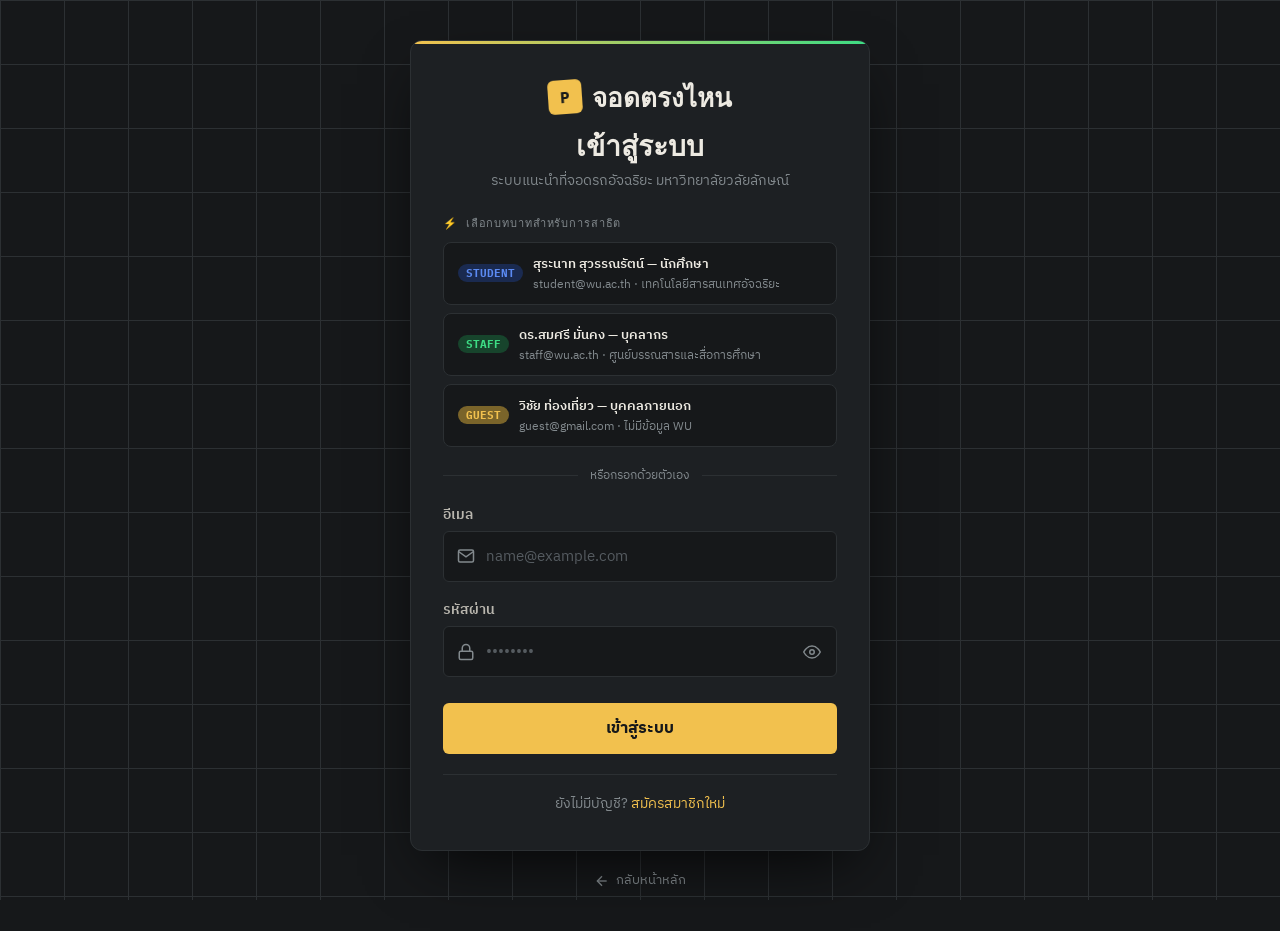
==== pages/dashboard.html @ 535f17bf "first commit" ====
<!DOCTYPE html>
<html lang="th">
<head>
  <meta charset="UTF-8">
  <meta name="viewport" content="width=device-width, initial-scale=1.0">
  <title>Dashboard — จอดตรงไหน @ มหาวิทยาลัยวลัยลักษณ์</title>
  <meta name="description" content="Smart Parking Recommendation — Walailak University">
  <link rel="stylesheet" href="../css/style.css">
</head>
<body>

<!-- Toast Container -->
<div id="toast-container"></div>

<!-- ── HEADER ─────────────────────────────────────────────────────────────── -->
<header>
  <div class="nav">
    <a href="./dashboard.html" class="logo">
      <span class="mark">P</span>
      <span>จอดตรงไหน</span>
    </a>

    <nav class="nav-links">
      <a href="./dashboard.html" class="active">แนะนำที่จอดรถ</a>
      <a href="./profile.html">ข้อมูลส่วนตัว</a>
      <a href="./settings.html">ตั้งค่า</a>
    </nav>

    <div class="user-nav">
      <div class="user-pill">
        <div class="user-avatar" id="navAvatar">U</div>
        <span id="navName">ผู้ใช้งาน</span>
      </div>
      <button class="logout-btn" id="logoutBtn">
        <svg width="14" height="14" viewBox="0 0 24 24" fill="none" stroke="currentColor" stroke-width="2" style="display:inline;vertical-align:middle;margin-right:4px;"><path d="M9 21H5a2 2 0 0 1-2-2V5a2 2 0 0 1 2-2h4"/><polyline points="16 17 21 12 16 7"/><line x1="21" y1="12" x2="9" y2="12"/></svg>
        ออกจากระบบ
      </button>
    </div>
  </div>
</header>

<!-- ── MAIN ───────────────────────────────────────────────────────────────── -->
<main class="dashboard">

  <!-- 1. Welcome Card -->
  <div class="welcome-card" id="welcomeCard">
    <div class="welcome-info">
      <div id="roleBadge"></div>
      <h1 class="welcome-name" id="welcomeName">กำลังโหลด...</h1>
      <div class="welcome-sub" id="welcomeSub">มหาวิทยาลัยวลัยลักษณ์</div>
      <div class="welcome-detail" id="welcomeDetail"></div>
    </div>
    <div id="welcomeExtra" style="flex-shrink:0;"></div>
  </div>

  <!-- 2. Context Panel (class schedule / office / location) -->
  <div class="context-panel" id="contextPanel" style="display:none;"></div>

  <!-- 3. Search -->
  <div class="search-wrap">
    <div class="search-box">
      <svg width="20" height="20" viewBox="0 0 24 24" fill="none" stroke="currentColor" stroke-width="2"><circle cx="11" cy="11" r="7"/><line x1="21" y1="21" x2="16.65" y2="16.65"/></svg>
      <input type="text" class="search-input" id="searchInput" placeholder="ค้นหาอาคาร หรือ ลานจอดรถ..." autocomplete="off">
      <button class="search-clear" id="searchClear" aria-label="ล้างการค้นหา">
        <svg width="16" height="16" viewBox="0 0 24 24" fill="none" stroke="currentColor" stroke-width="2.5"><line x1="18" y1="6" x2="6" y2="18"/><line x1="6" y1="6" x2="18" y2="18"/></svg>
      </button>
    </div>
    <div class="search-dropdown" id="searchDropdown" style="display:none;"></div>
  </div>

  <!-- 4. Recommendation Section -->
  <div class="rec-header">
    <div>
      <div class="rec-title" id="recTitle">ที่จอดรถแนะนำสำหรับคุณ</div>
    </div>
    <div id="recBadge"></div>
  </div>

  <div class="rec-reason-box" id="recReasonBox" style="display:none;">
    <svg width="16" height="16" viewBox="0 0 24 24" fill="none" stroke="currentColor" stroke-width="2"><circle cx="12" cy="12" r="10"/><line x1="12" y1="8" x2="12" y2="12"/><line x1="12" y1="16" x2="12.01" y2="16"/></svg>
    <span id="recReason"></span>
  </div>

  <!-- Loading State -->
  <div class="rec-loading" id="recLoading">
    <div class="skeleton-card"></div>
    <div class="skeleton-card"></div>
    <div class="skeleton-card"></div>
  </div>

  <!-- Cards Grid -->
  <div class="p-cards-grid" id="cardsGrid" style="display:none;"></div>

  <!-- All Lots Section (Search results / Guest full list) -->
  <div id="allLotsSection" style="display:none;margin-top:40px;">
    <div class="rec-header" style="margin-bottom:16px;">
      <div class="rec-title" style="font-size:22px;" id="allLotsTitle">ลานจอดรถทั้งหมด</div>
    </div>
    <div class="p-cards-grid" id="allLotsGrid"></div>
  </div>

</main>

<footer>
  จอดตรงไหน · Smart Parking System 
</footer>

<!-- ── SCRIPTS ─────────────────────────────────────────────────────────────── -->
<script src="../utils/auth.js"></script>
<script src="../utils/parkingData.js"></script>
<script src="../utils/recommendationEngine.js"></script>
<script src="../components/ProtectedRoute.js"></script>
<script src="../components/ParkingCard.js"></script>

<script>
// ─── Toast Helper ────────────────────────────────────────────────────────────
function showToast(msg, type = 'default') {
  const c = document.getElementById('toast-container');
  const t = document.createElement('div');
  t.className = `toast toast-${type}`;
  t.innerHTML = `<span>${msg}</span>`;
  c.appendChild(t);
  setTimeout(() => {
    t.classList.add('toast-out');
    setTimeout(() => t.remove(), 300);
  }, 4000);
}

// ─── Route Guard ─────────────────────────────────────────────────────────────
ProtectedRoute.guard({ requireAuth: true });
const user = ProtectedRoute.getUser();

// ─── Role Configuration ───────────────────────────────────────────────────────
const ROLE_CONFIG = {
  student: {
    label:     'นักศึกษา',
    badgeClass: 'role-student',
    emoji:     '🎓',
    color:     'var(--blue)',
  },
  staff: {
    label:     'บุคลากร / อาจารย์',
    badgeClass: 'role-staff',
    emoji:     '👔',
    color:     'var(--go-green)',
  },
  guest: {
    label:     'บุคคลภายนอก',
    badgeClass: 'role-guest',
    emoji:     '🏢',
    color:     'var(--road-yellow)',
  },
};

const roleCfg = ROLE_CONFIG[user.role] || ROLE_CONFIG.guest;

// ─── Populate Header ──────────────────────────────────────────────────────────
document.getElementById('navAvatar').textContent = (user.name || 'U').charAt(0).toUpperCase();
document.getElementById('navName').textContent   = user.name;

// ─── Populate Welcome Card ────────────────────────────────────────────────────
document.getElementById('roleBadge').innerHTML = `
  <span class="role-badge ${roleCfg.badgeClass}" style="margin-bottom:8px;">
    ${roleCfg.emoji} ${roleCfg.label}
  </span>`;
document.getElementById('welcomeName').textContent = `สวัสดี, ${user.name}`;

const details = [];
if (user.role === 'student') {
  document.getElementById('welcomeSub').textContent = `${user.faculty} · รหัส ${user.studentId}`;
  details.push({ icon: '🎓', label: 'สำนักวิชา', value: user.faculty });
  details.push({ icon: '🪪', label: 'รหัสนักศึกษา', value: user.studentId });
} else if (user.role === 'staff') {
  document.getElementById('welcomeSub').textContent = `${user.department} · ${user.position}`;
  details.push({ icon: '🏢', label: 'หน่วยงาน', value: user.department });
  details.push({ icon: '📍', label: 'อาคารสำนักงาน', value: user.officeBuilding });
} else {
  document.getElementById('welcomeSub').textContent = 'บุคคลภายนอก · ไม่มีข้อมูลสังกัด';
  details.push({ icon: '📧', label: 'อีเมล', value: user.email });
}
details.push({ icon: '📱', label: 'โทร', value: user.phone || '—' });

document.getElementById('welcomeDetail').innerHTML = details.map(d => `
  <div class="welcome-detail-item">
    <span>${d.icon}</span>
    <span><b>${d.label}:</b> ${d.value}</span>
  </div>
`).join('');

// ─── Context Panel ────────────────────────────────────────────────────────────
const ctxPanel = document.getElementById('contextPanel');

function buildStudentContextPanel(currentClass) {
  if (!currentClass || !user.schedule) { ctxPanel.style.display = 'none'; return; }

  const days     = ['อาทิตย์','จันทร์','อังคาร','พุธ','พฤหัสบดี','ศุกร์','เสาร์'];
  const todayIdx = new Date().getDay();

  // Build rows — today's schedule
  const todayClasses = user.schedule.filter(c => c.day === todayIdx);
  const curMins      = new Date().getHours() * 60 + new Date().getMinutes();

  const rows = todayClasses.map(c => {
    const start = c.startHour * 60 + c.startMin;
    const end   = c.endHour   * 60 + c.endMin;
    const isNow = curMins >= start && curMins < end;
    return `
      <div class="class-row${isNow ? ' active-class' : ''}">
        <div class="class-time">${String(c.startHour).padStart(2,'0')}:${String(c.startMin).padStart(2,'0')} – ${String(c.endHour).padStart(2,'0')}:${String(c.endMin).padStart(2,'0')}</div>
        <div class="class-building">${c.building}</div>
        ${isNow ? '<span class="active-label">● กำลังเรียน</span>' : ''}
      </div>`;
  }).join('') || `<div style="color:var(--slate);font-size:14px;padding:8px 0;">ไม่มีตารางเรียนในวันนี้</div>`;

  ctxPanel.style.display = 'block';
  ctxPanel.innerHTML = `
    <div class="context-panel-title">
      <svg width="20" height="20" viewBox="0 0 24 24" fill="none" stroke="currentColor" stroke-width="2"><rect x="3" y="4" width="18" height="18" rx="2" ry="2"/><line x1="16" y1="2" x2="16" y2="6"/><line x1="8" y1="2" x2="8" y2="6"/><line x1="3" y1="10" x2="21" y2="10"/></svg>
      ตารางเรียนวัน${days[todayIdx]}นี้
      ${currentClass ? `<span class="class-day">→ ${currentClass.building}</span>` : ''}
    </div>
    ${rows}
  `;
}

function buildStaffContextPanel() {
  ctxPanel.style.display = 'block';
  ctxPanel.innerHTML = `
    <div class="context-panel-title">
      <svg width="20" height="20" viewBox="0 0 24 24" fill="none" stroke="currentColor" stroke-width="2"><path d="M3 9l9-7 9 7v11a2 2 0 0 1-2 2H5a2 2 0 0 1-2-2z"/><polyline points="9 22 9 12 15 12 15 22"/></svg>
      อาคารสำนักงาน
    </div>
    <div class="class-row">
      <div class="class-time">⏰ จ–ศ</div>
      <div class="class-building">${user.officeBuilding}</div>
      <span class="active-label" style="background:var(--go-green-dim);color:var(--go-green);">● ทำงานอยู่</span>
    </div>
    <div style="margin-top:10px;font-size:13px;color:var(--slate);">
      หน่วยงาน: <b style="color:var(--concrete);">${user.department}</b> &nbsp;|&nbsp; ตำแหน่ง: <b style="color:var(--concrete);">${user.position}</b>
    </div>
  `;
}

function buildGuestContextPanel(location, isMock) {
  ctxPanel.style.display = 'block';
  ctxPanel.innerHTML = `
    <div class="context-panel-title">
      <svg width="20" height="20" viewBox="0 0 24 24" fill="none" stroke="currentColor" stroke-width="2"><path d="M21 10c0 7-9 13-9 13s-9-6-9-13a9 9 0 0 1 18 0z"/><circle cx="12" cy="10" r="3"/></svg>
      ตำแหน่งของคุณ
      ${isMock ? '<span class="class-day" style="background:var(--road-yellow-dim);color:var(--road-yellow);">Mock Location</span>' : '<span class="class-day" style="background:var(--go-green-dim);color:var(--go-green);">GPS จริง</span>'}
    </div>
    <div class="class-row" style="align-items:center;gap:16px;">
      <div class="location-badge">
        <svg width="14" height="14" viewBox="0 0 24 24" fill="none" stroke="currentColor" stroke-width="2"><path d="M21 10c0 7-9 13-9 13s-9-6-9-13a9 9 0 0 1 18 0z"/><circle cx="12" cy="10" r="3"/></svg>
        ${isMock ? 'ประตูทางเข้าหลัก มวล.' : `${location.lat.toFixed(5)}, ${location.lng.toFixed(5)}`}
      </div>
      <button class="location-btn" id="useGpsBtn">
        <svg width="16" height="16" viewBox="0 0 24 24" fill="none" stroke="currentColor" stroke-width="2"><circle cx="12" cy="12" r="3"/><path d="M19.4 15a1.65 1.65 0 0 0 .33 1.82l.06.06a2 2 0 0 1 0 2.83 2 2 0 0 1-2.83 0l-.06-.06a1.65 1.65 0 0 0-1.82-.33 1.65 1.65 0 0 0-1 1.51V21a2 2 0 0 1-2 2 2 2 0 0 1-2-2v-.09A1.65 1.65 0 0 0 9 19.4a1.65 1.65 0 0 0-1.82.33l-.06.06a2 2 0 0 1-2.83 0 2 2 0 0 1 0-2.83l.06-.06A1.65 1.65 0 0 0 4.6 9a1.65 1.65 0 0 0-1.51-1H3a2 2 0 0 1-2-2 2 2 0 0 1 2-2h.09A1.65 1.65 0 0 0 4.6 9a1.65 1.65 0 0 0 .33-1.82l-.06-.06a2 2 0 0 1 0-2.83 2 2 0 0 1 2.83 0l.06.06A1.65 1.65 0 0 0 9 4.6a1.65 1.65 0 0 0 1-1.51V3a2 2 0 0 1 2-2 2 2 0 0 1 2 2v.09a1.65 1.65 0 0 0 1 1.51 1.65 1.65 0 0 0 1.82-.33l.06-.06a2 2 0 0 1 2.83 0 2 2 0 0 1 0 2.83l-.06.06A1.65 1.65 0 0 0 19.4 9a1.65 1.65 0 0 0 1.51 1H21a2 2 0 0 1 2 2 2 2 0 0 1-2 2h-.09a1.65 1.65 0 0 0-1.51 1z"/></svg>
        ใช้ตำแหน่งของฉัน (GPS)
      </button>
    </div>
    ${isMock ? `<div style="margin-top:10px;font-size:12.5px;color:var(--slate);">กำลังใช้ Mock Location ที่ประตูทางเข้าหลักมหาวิทยาลัย · กดปุ่ม "ใช้ตำแหน่งของฉัน" เพื่อรับคำแนะนำที่แม่นยำขึ้น</div>` : ''}
  `;

  // GPS button handler
  document.getElementById('useGpsBtn')?.addEventListener('click', () => {
    if (!navigator.geolocation) {
      showToast('เบราว์เซอร์นี้ไม่รองรับ Geolocation', 'error');
      return;
    }
    showToast('🛰️ กำลังระบุตำแหน่ง GPS...', 'info');
    navigator.geolocation.getCurrentPosition(
      pos => {
        const loc = { lat: pos.coords.latitude, lng: pos.coords.longitude };
        showToast(`📍 ระบุตำแหน่งสำเร็จ: ${loc.lat.toFixed(5)}, ${loc.lng.toFixed(5)}`, 'success');
        buildGuestContextPanel(loc, false);
        loadRecommendations(loc);
      },
      () => {
        showToast('ไม่สามารถระบุตำแหน่งได้ ใช้ Mock Location แทน', 'error');
      }
    );
  });
}

// ─── Load & Render Recommendations ───────────────────────────────────────────
async function loadRecommendations(guestLocation = null) {
  document.getElementById('recLoading').style.display  = 'flex';
  document.getElementById('cardsGrid').style.display   = 'none';
  document.getElementById('recReasonBox').style.display = 'none';

  const result = await RecommendationEngine.getRecommendations(user, guestLocation);

  // Context panel
  if (user.role === 'student') {
    const cls = RecommendationEngine.getCurrentOrNextClass(user.schedule);
    buildStudentContextPanel(cls);
  } else if (user.role === 'staff') {
    buildStaffContextPanel();
  } else {
    buildGuestContextPanel(result.context, result.context.isMock);
  }

  // Reason box
  document.getElementById('recReason').textContent = result.reason;
  document.getElementById('recReasonBox').style.display = 'flex';

  // Render cards
  const grid = document.getElementById('cardsGrid');
  grid.innerHTML = '';
  result.lots.forEach((lot, idx) => {
    grid.appendChild(ParkingCard.create(lot, idx + 1, true));
  });

  document.getElementById('recLoading').style.display = 'none';
  grid.style.display = 'grid';

  // Toast
  const total = result.lots.length;
  showToast(`✅ พบที่จอดรถที่แนะนำ ${total} แห่งสำหรับคุณ`, 'success');
}

// ─── Search Logic ─────────────────────────────────────────────────────────────
const searchInput    = document.getElementById('searchInput');
const searchClear    = document.getElementById('searchClear');
const searchDropdown = document.getElementById('searchDropdown');
let searchTimer;

function hideDropdown() {
  searchDropdown.style.display = 'none';
}

function showSearchResults(query) {
  const { buildings, parkingLots } = RecommendationEngine.searchParkingAndBuildings(query);

  if (buildings.length === 0 && parkingLots.length === 0) {
    searchDropdown.innerHTML = `<div class="search-no-results">ไม่พบผลการค้นหาสำหรับ "<b>${query}</b>"</div>`;
    searchDropdown.style.display = 'block';
    return;
  }

  searchDropdown.innerHTML = '';

  if (parkingLots.length > 0) {
    const sec = document.createElement('div');
    sec.className = 'search-dropdown-section';
    sec.innerHTML = '<div class="search-dropdown-label">🅿️ ลานจอดรถ</div>';
    parkingLots.forEach(lot => {
      const row = ParkingCard.createSearchRow(lot, 'parking');
      row.addEventListener('click', () => {
        hideDropdown();
        searchInput.value = '';
        searchClear.classList.remove('show');
        highlightLot(lot);
      });
      sec.appendChild(row);
    });
    searchDropdown.appendChild(sec);
  }

  if (buildings.length > 0) {
    const sec = document.createElement('div');
    sec.className = 'search-dropdown-section';
    sec.innerHTML = '<div class="search-dropdown-label">🏛️ อาคาร</div>';
    buildings.forEach(bldg => {
      const row = ParkingCard.createSearchRow(bldg, 'building');
      row.addEventListener('click', () => {
        hideDropdown();
        searchInput.value = '';
        searchClear.classList.remove('show');
        highlightNearBuilding(bldg);
      });
      sec.appendChild(row);
    });
    searchDropdown.appendChild(sec);
  }

  searchDropdown.style.display = 'block';
}

function highlightLot(lot) {
  // Scroll to cards grid and animate target card
  const grid = document.getElementById('cardsGrid');
  grid.style.display = 'grid';
  grid.innerHTML = '';
  // Show single lot with extra context
  const enriched = { ...lot, distanceText: '—', distanceMetres: 0 };
  grid.appendChild(ParkingCard.create(enriched, 0, false));
  document.getElementById('allLotsSection').style.display = 'none';
  document.getElementById('recReason').textContent = `แสดงผลการค้นหา: "${lot.name}"`;
  document.getElementById('recReasonBox').style.display = 'flex';
  grid.scrollIntoView({ behavior: 'smooth', block: 'start' });
  showToast(`🔍 พบ: ${lot.name}`, 'info');
}

async function highlightNearBuilding(bldg) {
  showToast(`🏛️ ค้นหาที่จอดรถใกล้ ${bldg.name}...`, 'info');
  const lots = RecommendationEngine.rankParkingByDistance(bldg.lat, bldg.lng, WU_PARKING_LOTS, 3);

  const grid = document.getElementById('cardsGrid');
  grid.innerHTML = '';
  lots.forEach((lot, i) => grid.appendChild(ParkingCard.create(lot, i + 1, true)));
  grid.style.display = 'grid';

  document.getElementById('recReason').textContent = `แสดงที่จอดรถที่ใกล้ "${bldg.name}" ที่สุด 3 อันดับแรก`;
  document.getElementById('recReasonBox').style.display = 'flex';
  grid.scrollIntoView({ behavior: 'smooth', block: 'start' });
  showToast(`✅ พบที่จอดรถใกล้ ${bldg.name} จำนวน ${lots.length} แห่ง`, 'success');
}

searchInput.addEventListener('input', () => {
  const q = searchInput.value.trim();
  searchClear.classList.toggle('show', q.length > 0);
  clearTimeout(searchTimer);
  if (q.length < 1) { hideDropdown(); return; }
  searchTimer = setTimeout(() => showSearchResults(q), 200);
});

searchClear.addEventListener('click', () => {
  searchInput.value = '';
  searchClear.classList.remove('show');
  hideDropdown();
  // Reload original recommendations
  loadRecommendations();
});

document.addEventListener('click', (e) => {
  if (!e.target.closest('.search-wrap')) hideDropdown();
});

// ─── Logout ───────────────────────────────────────────────────────────────────
document.getElementById('logoutBtn').addEventListener('click', async () => {
  await authService.logout();
  showToast('ออกจากระบบเรียบร้อยแล้ว', 'default');
  setTimeout(() => { window.location.href = './login.html'; }, 500);
});

// ─── Init ─────────────────────────────────────────────────────────────────────
(async function init() {
  const roleNames = { student:'นักศึกษา', staff:'บุคลากร/อาจารย์', guest:'บุคคลภายนอก' };
  showToast(`${roleCfg.emoji} ยินดีต้อนรับ ${user.name} (${roleNames[user.role] || ''})`, 'success');
  await loadRecommendations();
})();
</script>
</body>
</html>
---- css/style.css ----
/* ==========================================================================
   จอดตรงไหน @ Walailak University — Main Design System & UI Styles
   ========================================================================== */

@import url('https://fonts.googleapis.com/css2?family=Barlow+Condensed:wght@500;600;700;800&family=IBM+Plex+Sans+Thai:wght@400;500;600;700&family=IBM+Plex+Mono:wght@500;600;700&display=swap');

:root {
  --ink: #16181a;
  --ink-2: #1e2124;
  --ink-3: #262a2d;
  --asphalt-line: #2c3033;
  --concrete: #edeae2;
  --concrete-dim: #b9b6ae;
  --slate: #82898d;
  --road-yellow: #f2c14e;
  --road-yellow-hover: #ffd873;
  --road-yellow-dim: #7a642a;
  --go-green: #3ddc84;
  --go-green-dim: #17442c;
  --stop-red: #ef5b5b;
  --stop-red-dim: #4a2323;
  --warn-amber: #f2994a;
  --blue: #5b8af2;
  --blue-dim: #1a2a50;
  --radius: 6px;
  --font-display: 'Barlow Condensed', sans-serif;
  --font-body: 'IBM Plex Sans Thai', sans-serif;
  --font-mono: 'IBM Plex Mono', monospace;
}

*{box-sizing:border-box;margin:0;padding:0;}
html{scroll-behavior:smooth;height:100%;}
body{
  background:var(--ink);color:var(--concrete);
  font-family:var(--font-body);line-height:1.5;min-height:100vh;
  background-image:
    linear-gradient(var(--asphalt-line) 1px,transparent 1px),
    linear-gradient(90deg,var(--asphalt-line) 1px,transparent 1px);
  background-size:64px 64px;background-attachment:fixed;
  display:flex;flex-direction:column;
}
a{color:var(--road-yellow);text-decoration:none;transition:color .2s;}
a:hover{color:var(--road-yellow-hover);text-decoration:underline;}
img,svg{display:block;}

@media(prefers-reduced-motion:reduce){
  *{animation-duration:.001ms!important;transition-duration:.001ms!important;}
}

/* ── COMMON BUTTONS ──────────────────────────────────────────────────────── */
.btn{
  display:inline-flex;align-items:center;justify-content:center;gap:8px;
  font-family:var(--font-body);font-weight:600;font-size:15px;
  padding:12px 24px;border-radius:var(--radius);border:none;cursor:pointer;
  transition:all .2s ease;user-select:none;
}
.btn:focus-visible,input:focus-visible,select:focus-visible{
  outline:2px solid var(--road-yellow);outline-offset:2px;
}
.btn-primary{background:var(--road-yellow);color:var(--ink);font-weight:700;}
.btn-primary:hover:not(:disabled){background:var(--road-yellow-hover);box-shadow:0 4px 16px rgba(242,193,78,.25);transform:translateY(-1px);}
.btn-ghost{background:transparent;border:1px solid var(--asphalt-line);color:var(--concrete);}
.btn-ghost:hover:not(:disabled){border-color:var(--slate);background:rgba(255,255,255,.03);}
.btn-danger{background:var(--stop-red-dim);color:var(--stop-red);border:1px solid var(--stop-red);}
.btn-danger:hover:not(:disabled){background:var(--stop-red);color:#fff;}
.btn:disabled{opacity:.6;cursor:not-allowed;transform:none!important;}

/* ── SPINNER ─────────────────────────────────────────────────────────────── */
.spinner{
  width:18px;height:18px;border:2px solid currentColor;
  border-right-color:transparent;border-radius:50%;
  animation:spin .75s linear infinite;display:inline-block;
}
@keyframes spin{to{transform:rotate(360deg);}}

/* ── ALERTS ──────────────────────────────────────────────────────────────── */
.alert{
  padding:14px 16px;border-radius:var(--radius);font-size:14px;
  display:flex;align-items:flex-start;gap:12px;margin-bottom:20px;
  line-height:1.4;animation:fadeIn .25s ease-out;
}
.alert-error{background:var(--stop-red-dim);border:1px solid var(--stop-red);color:#ff9999;}
.alert-success{background:var(--go-green-dim);border:1px solid var(--go-green);color:#8cffc1;}
.alert svg{flex-shrink:0;margin-top:2px;}
@keyframes fadeIn{from{opacity:0;transform:translateY(-4px);}to{opacity:1;transform:translateY(0);}}

/* ── TOAST NOTIFICATIONS ─────────────────────────────────────────────────── */
#toast-container{
  position:fixed;top:24px;right:24px;z-index:9999;
  display:flex;flex-direction:column;gap:12px;pointer-events:none;
}
.toast{
  background:var(--ink-2);border:1px solid var(--asphalt-line);
  color:var(--concrete);padding:14px 20px;border-radius:10px;
  font-size:14px;box-shadow:0 8px 32px rgba(0,0,0,.5);
  display:flex;align-items:center;gap:12px;min-width:260px;max-width:360px;
  animation:toastIn .3s cubic-bezier(.175,.885,.32,1.275) forwards;
  pointer-events:auto;border-left:3px solid var(--road-yellow);
}
.toast.toast-success{border-left-color:var(--go-green);}
.toast.toast-error{border-left-color:var(--stop-red);}
.toast.toast-info{border-left-color:var(--blue);}
.toast.toast-out{animation:toastOut .25s ease-in forwards;}
@keyframes toastIn{from{opacity:0;transform:translateX(40px);}to{opacity:1;transform:translateX(0);}}
@keyframes toastOut{to{opacity:0;transform:translateX(40px);}}

/* ── AUTH LAYOUT (Login / Register) ─────────────────────────────────────── */
.auth-container{
  min-height:100vh;display:flex;flex-direction:column;
  justify-content:center;align-items:center;padding:40px 20px;
}
.auth-card{
  width:100%;max-width:460px;
  background:rgba(30,33,36,.95);border:1px solid var(--asphalt-line);
  border-radius:12px;padding:36px 32px;
  box-shadow:0 24px 60px -20px rgba(0,0,0,.85);backdrop-filter:blur(12px);
  position:relative;overflow:hidden;
}
.auth-card::before{
  content:'';position:absolute;top:0;left:0;right:0;height:3px;
  background:linear-gradient(90deg,var(--road-yellow),var(--go-green));
}
.auth-brand{display:flex;flex-direction:column;align-items:center;text-align:center;margin-bottom:24px;}
.auth-logo{
  display:flex;align-items:center;gap:10px;
  font-family:var(--font-display);font-weight:800;font-size:26px;
  color:var(--concrete);text-decoration:none!important;margin-bottom:8px;
}
.auth-logo .mark{
  width:34px;height:34px;border-radius:6px;background:var(--road-yellow);
  display:flex;align-items:center;justify-content:center;
  color:var(--ink);font-family:var(--font-mono);font-weight:800;font-size:16px;
  transform:rotate(-4deg);
}
.auth-title{font-family:var(--font-display);font-weight:700;font-size:28px;margin-bottom:4px;}
.auth-subtitle{font-size:14px;color:var(--slate);}

/* Quick-role buttons on Login */
.role-quick-btns{display:flex;flex-direction:column;gap:8px;margin-bottom:20px;}
.role-quick-btn{
  display:flex;align-items:center;gap:10px;padding:10px 14px;
  border:1px solid var(--asphalt-line);border-radius:8px;
  background:var(--ink);cursor:pointer;font-family:var(--font-body);
  font-size:13px;color:var(--concrete-dim);transition:all .2s;text-align:left;
}
.role-quick-btn:hover{border-color:var(--road-yellow);color:var(--concrete);background:rgba(242,193,78,.06);}
.role-quick-btn .rbadge{
  font-family:var(--font-mono);font-size:11px;padding:2px 8px;border-radius:10px;
  white-space:nowrap;font-weight:700;
}
.rbadge-student{background:var(--blue-dim);color:var(--blue);}
.rbadge-staff{background:var(--go-green-dim);color:var(--go-green);}
.rbadge-guest{background:var(--road-yellow-dim);color:var(--road-yellow);}

/* Form Controls */
.form-group{margin-bottom:18px;display:flex;flex-direction:column;gap:6px;}
.form-label{font-size:13.5px;font-weight:600;color:var(--concrete-dim);}
.input-wrapper{position:relative;display:flex;align-items:center;}
.input-icon{position:absolute;left:14px;color:var(--slate);pointer-events:none;}
.form-control{
  width:100%;background:var(--ink);border:1px solid var(--asphalt-line);
  border-radius:var(--radius);color:var(--concrete);
  font-family:var(--font-body);font-size:15px;padding:12px 14px 12px 42px;
  transition:border-color .2s,box-shadow .2s;
}
.form-control::placeholder{color:#555b60;}
.form-control:focus{border-color:var(--road-yellow);outline:none;box-shadow:0 0 0 3px rgba(242,193,78,.15);}
.form-control.is-invalid{border-color:var(--stop-red);}
.toggle-password{
  position:absolute;right:12px;background:none;border:none;
  color:var(--slate);cursor:pointer;padding:4px;display:flex;
  align-items:center;transition:color .2s;
}
.toggle-password:hover{color:var(--concrete);}
.field-error{font-size:12px;color:var(--stop-red);margin-top:2px;display:flex;align-items:center;gap:4px;}

.demo-box{
  background:rgba(44,48,51,.4);border:1px dashed var(--asphalt-line);
  border-radius:8px;padding:12px 14px;margin-bottom:20px;
  font-size:12.5px;color:var(--concrete-dim);
}
.demo-box-head{
  display:flex;justify-content:space-between;align-items:center;
  font-family:var(--font-mono);font-weight:600;color:var(--road-yellow);margin-bottom:6px;
}
.demo-fill-btn{
  background:none;border:1px solid var(--road-yellow-dim);color:var(--road-yellow);
  font-size:11px;padding:2px 8px;border-radius:4px;cursor:pointer;
}
.demo-fill-btn:hover{background:var(--road-yellow-dim);}
.auth-switch{
  text-align:center;margin-top:20px;padding-top:18px;
  border-top:1px solid var(--asphalt-line);font-size:14px;color:var(--slate);
}
.back-home{
  display:inline-flex;align-items:center;gap:6px;font-size:13px;
  color:var(--slate);margin-top:20px;transition:color .2s;text-decoration:none;
}
.back-home:hover{color:var(--concrete);text-decoration:none;}

/* ── HEADER / NAV ────────────────────────────────────────────────────────── */
header{
  position:sticky;top:0;z-index:50;
  background:rgba(22,24,26,.9);backdrop-filter:blur(12px);
  border-bottom:1px solid var(--asphalt-line);
}
.nav{
  display:flex;align-items:center;justify-content:space-between;
  padding:14px 28px;max-width:1240px;margin:0 auto;gap:16px;
}
.logo{
  display:flex;align-items:center;gap:10px;
  font-family:var(--font-display);font-weight:700;font-size:22px;
  color:var(--concrete);text-decoration:none;flex-shrink:0;
}
.logo .mark{
  width:30px;height:30px;border-radius:6px;background:var(--road-yellow);
  display:flex;align-items:center;justify-content:center;
  color:var(--ink);font-family:var(--font-mono);font-weight:800;font-size:14px;
  transform:rotate(-4deg);
}
.nav-links{display:flex;gap:22px;font-size:14.5px;}
.nav-links a{color:var(--slate);text-decoration:none;transition:color .2s;}
.nav-links a:hover,.nav-links a.active{color:var(--concrete);text-decoration:none;}
.user-nav{display:flex;align-items:center;gap:12px;flex-shrink:0;}
.user-pill{
  display:flex;align-items:center;gap:10px;
  background:var(--ink-2);border:1px solid var(--asphalt-line);
  padding:6px 14px;border-radius:20px;font-size:13.5px;
}
.user-avatar{
  width:26px;height:26px;border-radius:50%;
  background:var(--road-yellow-dim);color:var(--road-yellow);
  display:flex;align-items:center;justify-content:center;
  font-weight:700;font-size:12px;font-family:var(--font-mono);flex-shrink:0;
}
.logout-btn{
  background:var(--stop-red-dim);color:var(--stop-red);
  border:1px solid var(--stop-red);font-size:13px;padding:6px 14px;
  border-radius:4px;cursor:pointer;font-family:var(--font-body);transition:all .2s;
}
.logout-btn:hover{background:var(--stop-red);color:#fff;}

/* ── DASHBOARD LAYOUT ────────────────────────────────────────────────────── */
.dashboard{max-width:1240px;margin:0 auto;padding:32px 24px 64px;flex:1;}

/* Role Badge */
.role-badge{
  display:inline-flex;align-items:center;gap:6px;
  font-family:var(--font-mono);font-size:11.5px;font-weight:700;
  padding:4px 12px;border-radius:20px;letter-spacing:.04em;
}
.role-student{background:var(--blue-dim);color:var(--blue);border:1px solid #2a4a8a;}
.role-staff{background:var(--go-green-dim);color:var(--go-green);border:1px solid #245537;}
.role-guest{background:var(--road-yellow-dim);color:var(--road-yellow);border:1px solid #5a4820;}

/* User Welcome Card */
.welcome-card{
  background:var(--ink-2);border:1px solid var(--asphalt-line);
  border-radius:12px;padding:24px 28px;margin-bottom:28px;
  display:flex;align-items:flex-start;justify-content:space-between;
  gap:20px;flex-wrap:wrap;position:relative;overflow:hidden;
}
.welcome-card::after{
  content:'WU';position:absolute;right:24px;top:50%;transform:translateY(-50%);
  font-family:var(--font-display);font-size:120px;font-weight:800;
  color:rgba(255,255,255,.025);letter-spacing:-.02em;pointer-events:none;
  line-height:1;
}
.welcome-info{flex:1;min-width:0;}
.welcome-name{font-family:var(--font-display);font-weight:800;font-size:32px;line-height:1.1;margin:8px 0 4px;}
.welcome-sub{font-size:14px;color:var(--slate);}
.welcome-detail{
  margin-top:12px;padding:12px 16px;background:rgba(0,0,0,.2);
  border-radius:8px;border:1px solid var(--asphalt-line);font-size:13px;
  display:flex;flex-wrap:wrap;gap:16px;
}
.welcome-detail-item{display:flex;align-items:center;gap:6px;color:var(--concrete-dim);}
.welcome-detail-item b{color:var(--concrete);}

/* Context Panel (class/office/location info) */
.context-panel{
  background:var(--ink-2);border:1px solid var(--asphalt-line);
  border-radius:12px;padding:20px 24px;margin-bottom:28px;
}
.context-panel-title{
  font-family:var(--font-display);font-weight:700;font-size:20px;
  margin-bottom:14px;display:flex;align-items:center;gap:10px;
}
.context-panel-title svg{color:var(--road-yellow);}
.class-row{
  display:flex;align-items:center;gap:14px;padding:12px 0;
  border-bottom:1px dashed var(--asphalt-line);
}
.class-row:last-child{border-bottom:none;}
.class-row.active-class{
  background:rgba(242,193,78,.06);border-radius:8px;
  padding:12px 14px;border-bottom:none;margin-bottom:2px;
  border:1px solid rgba(242,193,78,.2);
}
.class-time{
  font-family:var(--font-mono);font-size:12px;color:var(--slate);
  min-width:100px;flex-shrink:0;
}
.class-building{font-size:14px;font-weight:600;}
.class-day{
  font-family:var(--font-mono);font-size:11px;color:var(--road-yellow);
  background:var(--road-yellow-dim);padding:2px 8px;border-radius:10px;
}
.active-label{
  font-family:var(--font-mono);font-size:11px;padding:3px 8px;border-radius:10px;
  background:var(--go-green-dim);color:var(--go-green);animation:pulse 2s infinite;
}
@keyframes pulse{
  0%{box-shadow:0 0 0 0 rgba(61,220,132,.4);}
  70%{box-shadow:0 0 0 6px rgba(61,220,132,0);}
  100%{box-shadow:0 0 0 0 rgba(61,220,132,0);}
}

/* ── SEARCH ──────────────────────────────────────────────────────────────── */
.search-wrap{position:relative;margin-bottom:32px;}
.search-box{
  display:flex;align-items:center;gap:12px;
  background:var(--ink-2);border:1px solid var(--asphalt-line);
  border-radius:10px;padding:14px 18px;transition:border-color .2s;
}
.search-box:focus-within{border-color:var(--road-yellow);box-shadow:0 0 0 3px rgba(242,193,78,.1);}
.search-box svg{color:var(--slate);flex-shrink:0;}
.search-input{
  background:none;border:none;color:var(--concrete);
  font-family:var(--font-body);font-size:16px;width:100%;
}
.search-input::placeholder{color:var(--slate);}
.search-input:focus{outline:none;}
.search-clear{
  background:none;border:none;color:var(--slate);cursor:pointer;
  display:none;padding:4px;align-items:center;
}
.search-clear.show{display:flex;}

.search-dropdown{
  position:absolute;top:calc(100% + 6px);left:0;right:0;
  background:var(--ink-2);border:1px solid var(--road-yellow);
  border-radius:10px;overflow:hidden;z-index:100;
  box-shadow:0 16px 40px rgba(0,0,0,.6);
  animation:fadeIn .15s ease-out;
}
.search-dropdown-section{padding:10px 0;}
.search-dropdown-label{
  font-family:var(--font-mono);font-size:10px;color:var(--slate);
  letter-spacing:.08em;padding:0 16px 8px;text-transform:uppercase;
}
.search-result-row{
  display:flex;align-items:center;gap:12px;
  padding:10px 16px;cursor:pointer;transition:background .15s;
}
.search-result-row:hover{background:rgba(255,255,255,.04);}
.search-result-icon{flex-shrink:0;}
.search-result-name{font-size:14px;font-weight:600;}
.search-result-sub{font-size:12px;color:var(--slate);margin-top:1px;}
.search-no-results{padding:20px 16px;text-align:center;color:var(--slate);font-size:14px;}

/* ── RECOMMENDATION SECTION ──────────────────────────────────────────────── */
.rec-header{
  display:flex;align-items:flex-end;justify-content:space-between;
  margin-bottom:20px;gap:16px;flex-wrap:wrap;
}
.rec-title{font-family:var(--font-display);font-weight:700;font-size:28px;}
.rec-reason{font-size:13.5px;color:var(--slate);max-width:500px;}
.rec-reason-box{
  background:rgba(242,193,78,.07);border:1px solid rgba(242,193,78,.2);
  border-radius:8px;padding:10px 14px;margin-bottom:20px;
  font-size:13.5px;color:var(--concrete-dim);display:flex;align-items:flex-start;gap:10px;
}
.rec-reason-box svg{color:var(--road-yellow);flex-shrink:0;margin-top:2px;}

/* Loading skeleton */
.rec-loading{display:flex;gap:16px;flex-wrap:wrap;margin-top:8px;}
.skeleton-card{
  flex:1;min-width:260px;height:220px;border-radius:10px;
  background:linear-gradient(90deg,var(--ink-2) 25%,var(--ink-3) 50%,var(--ink-2) 75%);
  background-size:400% 100%;animation:shimmer 1.4s infinite;
}
@keyframes shimmer{0%{background-position:100% 50%;}100%{background-position:-100% 50%;}}

/* Parking Cards Grid */
.p-cards-grid{
  display:grid;grid-template-columns:repeat(auto-fill,minmax(280px,1fr));gap:16px;
}

/* ── PARKING CARD ────────────────────────────────────────────────────────── */
.p-card{
  background:var(--ink-2);border:1px solid var(--asphalt-line);
  border-radius:10px;padding:20px;position:relative;overflow:hidden;
  transition:border-color .2s,transform .2s,box-shadow .2s;
}
.p-card:hover{border-color:var(--slate);transform:translateY(-3px);box-shadow:0 12px 32px rgba(0,0,0,.4);}
.p-card-status-bar{position:absolute;top:0;left:0;width:4px;height:100%;border-radius:10px 0 0 10px;}
.p-card-rank{
  position:absolute;top:14px;left:18px;
  font-family:var(--font-mono);font-size:11px;font-weight:700;
  background:var(--road-yellow-dim);color:var(--road-yellow);
  padding:2px 8px;border-radius:10px;z-index:2;
}
.p-card-top{display:flex;justify-content:space-between;align-items:flex-start;gap:10px;margin-bottom:8px;}
.p-card-title{font-family:var(--font-display);font-weight:700;font-size:18px;line-height:1.2;padding-left:42px;}
.p-card-badge{font-family:var(--font-mono);font-size:11px;padding:3px 8px;border-radius:12px;white-space:nowrap;flex-shrink:0;}
.p-card-distance{font-size:12.5px;color:var(--slate);display:flex;align-items:center;gap:5px;margin-bottom:10px;}
.p-card-features{display:flex;flex-wrap:wrap;gap:6px;margin-bottom:14px;}
.p-card-feature-tag{
  font-size:11px;background:var(--ink-3);border:1px solid var(--asphalt-line);
  color:var(--concrete-dim);padding:2px 8px;border-radius:10px;
}
.p-card-meter{margin-bottom:14px;}
.p-card-meter-top{display:flex;justify-content:space-between;align-items:baseline;margin-bottom:6px;}
.p-card-count{font-family:var(--font-mono);font-weight:700;font-size:28px;}
.p-card-total{font-family:var(--font-mono);font-size:12px;color:var(--slate);}
.p-card-track{height:6px;background:var(--asphalt-line);border-radius:3px;overflow:hidden;}
.p-card-fill{height:100%;border-radius:3px;transition:width .6s ease;}
.p-card-fill.avail{background:var(--go-green);}
.p-card-fill.tight{background:var(--warn-amber);}
.p-card-fill.full{background:var(--stop-red);}
.p-card-footer{
  display:flex;justify-content:space-between;align-items:center;
  padding-top:12px;border-top:1px dashed var(--asphalt-line);
}
.p-card-hours{font-size:12px;color:var(--slate);}
.p-card-nav-btn{
  background:none;border:1px solid var(--asphalt-line);color:var(--concrete);
  font-family:var(--font-body);font-size:13px;padding:6px 14px;border-radius:4px;
  cursor:pointer;display:flex;align-items:center;gap:6px;transition:all .15s;
}
.p-card-nav-btn:hover{border-color:var(--road-yellow);color:var(--road-yellow);}

/* Guest Location Button */
.location-btn{
  display:flex;align-items:center;gap:8px;background:var(--blue-dim);
  border:1px solid var(--blue);color:var(--blue);padding:10px 18px;
  border-radius:8px;cursor:pointer;font-family:var(--font-body);
  font-size:14px;font-weight:600;transition:all .2s;
}
.location-btn:hover{background:var(--blue);color:#fff;}
.location-badge{
  display:inline-flex;align-items:center;gap:6px;
  background:var(--ink-3);border:1px solid var(--asphalt-line);
  color:var(--concrete-dim);padding:8px 14px;border-radius:8px;font-size:13px;
}

/* ── PROFILE PAGE ────────────────────────────────────────────────────────── */
main.page-main{max-width:1000px;margin:40px auto;padding:0 24px;flex:1;}
.page-title{
  font-family:var(--font-display);font-weight:800;font-size:36px;
  margin-bottom:24px;display:flex;align-items:center;gap:12px;
}
.grid-container{display:grid;grid-template-columns:300px 1fr;gap:24px;}
.profile-card{
  background:var(--ink-2);border:1px solid var(--asphalt-line);
  border-radius:10px;padding:28px 24px;text-align:center;
}
.avatar-large{
  width:80px;height:80px;border-radius:50%;margin:0 auto 16px;
  background:linear-gradient(135deg,var(--road-yellow),var(--warn-amber));
  color:var(--ink);display:flex;align-items:center;justify-content:center;
  font-family:var(--font-display);font-weight:800;font-size:36px;
  box-shadow:0 8px 24px rgba(242,193,78,.2);
}
.profile-name{font-family:var(--font-display);font-weight:700;font-size:24px;}
.profile-email{color:var(--slate);font-size:14px;margin-top:2px;}
.badge-member{
  display:inline-block;background:var(--go-green-dim);color:var(--go-green);
  font-family:var(--font-mono);font-size:11px;padding:4px 10px;border-radius:12px;margin-top:12px;
}
.detail-card{
  background:var(--ink-2);border:1px solid var(--asphalt-line);
  border-radius:10px;padding:28px;
}
.detail-card h3{
  font-family:var(--font-display);font-weight:700;font-size:22px;
  margin-bottom:20px;border-bottom:1px solid var(--asphalt-line);padding-bottom:12px;
}
.history-item{
  display:flex;justify-content:space-between;align-items:center;
  padding:14px 0;border-bottom:1px dashed var(--asphalt-line);
}
.history-item:last-child{border-bottom:none;}
.lot-title{font-weight:600;font-size:15px;}
.lot-time{font-size:12.5px;color:var(--slate);margin-top:2px;}
.history-price{font-family:var(--font-mono);color:var(--road-yellow);font-weight:700;}

/* ── SETTINGS ────────────────────────────────────────────────────────────── */
.settings-card{
  background:var(--ink-2);border:1px solid var(--asphalt-line);
  border-radius:10px;padding:28px;margin-bottom:24px;
}
.settings-card h3{
  font-family:var(--font-display);font-weight:700;font-size:22px;
  margin-bottom:20px;border-bottom:1px solid var(--asphalt-line);padding-bottom:12px;
}
.setting-item{
  display:flex;justify-content:space-between;align-items:center;
  padding:14px 0;border-bottom:1px dashed var(--asphalt-line);
}
.setting-item:last-child{border-bottom:none;}
.setting-info .title{font-weight:600;font-size:15px;}
.setting-info .desc{font-size:13px;color:var(--slate);margin-top:2px;}
.switch{position:relative;display:inline-block;width:44px;height:24px;}
.switch input{opacity:0;width:0;height:0;}
.slider{
  position:absolute;cursor:pointer;top:0;left:0;right:0;bottom:0;
  background-color:var(--asphalt-line);transition:.3s;border-radius:24px;
}
.slider:before{
  position:absolute;content:"";height:18px;width:18px;left:3px;bottom:3px;
  background-color:var(--concrete);transition:.3s;border-radius:50%;
}
input:checked+.slider{background-color:var(--road-yellow);}
input:checked+.slider:before{transform:translateX(20px);background-color:var(--ink);}

/* ── FOOTER ──────────────────────────────────────────────────────────────── */
footer{
  border-top:1px solid var(--asphalt-line);padding:24px 28px;
  text-align:center;color:var(--slate);font-size:13px;margin-top:auto;
}

/* ── RESPONSIVE ──────────────────────────────────────────────────────────── */
@media(max-width:768px){
  .nav-links{display:none;}
  .grid-container{grid-template-columns:1fr;}
  .welcome-card{flex-direction:column;}
  .p-cards-grid{grid-template-columns:1fr;}
}
@media(max-width:480px){
  .nav{padding:12px 16px;}
  .dashboard{padding:20px 16px 48px;}
  .auth-card{padding:28px 20px;}
  .user-pill span{display:none;}
}
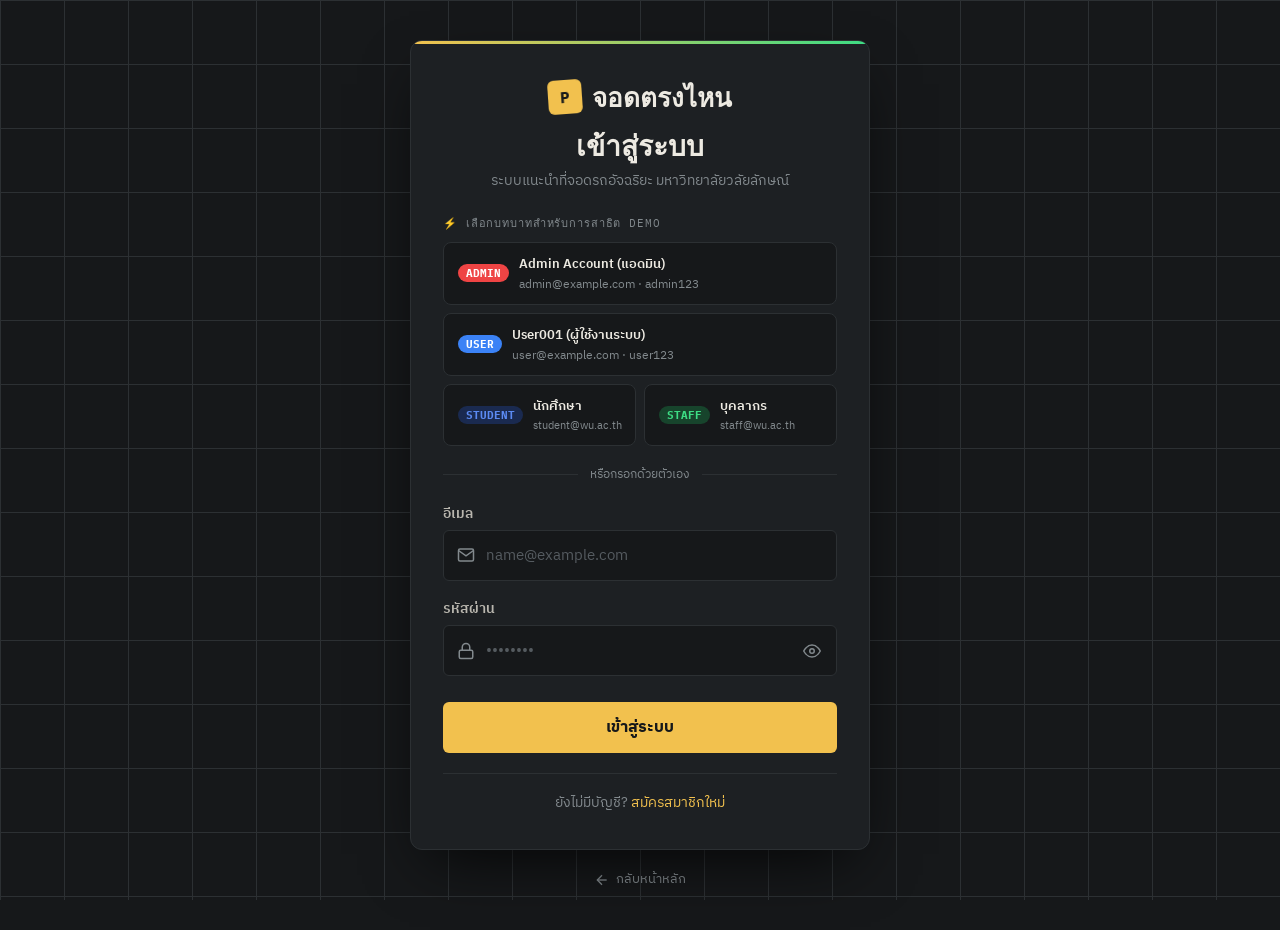
==== commit f69877b1: "add predict ticket dashboard" ====
--- a/pages/dashboard.html
+++ b/pages/dashboard.html
@@ -22,6 +22,8 @@
 
     <nav class="nav-links">
       <a href="./dashboard.html" class="active">แนะนำที่จอดรถ</a>
+      <a href="./report-issue.html">แจ้งปัญหา</a>
+      <a href="./my-tickets.html">Ticket ของฉัน</a>
       <a href="./profile.html">ข้อมูลส่วนตัว</a>
       <a href="./settings.html">ตั้งค่า</a>
     </nav>
@@ -50,7 +52,16 @@
       <div class="welcome-sub" id="welcomeSub">มหาวิทยาลัยวลัยลักษณ์</div>
       <div class="welcome-detail" id="welcomeDetail"></div>
     </div>
-    <div id="welcomeExtra" style="flex-shrink:0;"></div>
+    <div id="welcomeExtra" style="flex-shrink:0;display:flex;flex-direction:column;gap:8px;align-self:center;">
+      <a href="./report-issue.html" class="btn btn-primary" style="font-size:13.5px;padding:8px 16px;gap:6px;">
+        <svg width="15" height="15" viewBox="0 0 24 24" fill="none" stroke="currentColor" stroke-width="2"><path d="M21 15a2 2 0 0 1-2 2H7l-4 4V5a2 2 0 0 1 2-2h14a2 2 0 0 1 2 2z"/></svg>
+        แจ้งปัญหา / Report Issue
+      </a>
+      <a href="./my-tickets.html" class="btn btn-ghost" style="font-size:13.5px;padding:8px 16px;gap:6px;">
+        <svg width="15" height="15" viewBox="0 0 24 24" fill="none" stroke="currentColor" stroke-width="2"><path d="M14 2H6a2 2 0 0 0-2 2v16a2 2 0 0 0 2 2h12a2 2 0 0 0 2-2V8z"/><polyline points="14 2 14 8 20 8"/></svg>
+        ดู Ticket ของฉัน
+      </a>
+    </div>
   </div>
 
   <!-- 2. Context Panel (class schedule / office / location) -->
@@ -69,11 +80,23 @@
   </div>
 
   <!-- 4. Recommendation Section -->
-  <div class="rec-header">
+  <div class="rec-header" style="display:flex;justify-content:space-between;align-items:center;flex-wrap:wrap;gap:12px;margin-bottom:16px;">
     <div>
       <div class="rec-title" id="recTitle">ที่จอดรถแนะนำสำหรับคุณ</div>
-    </div>
-    <div id="recBadge"></div>
+      <div style="font-size:12.5px;color:var(--slate);display:flex;align-items:center;gap:6px;margin-top:4px;flex-wrap:wrap;">
+        <span style="display:inline-block;width:7px;height:7px;border-radius:50%;background:var(--go-green);box-shadow:0 0 8px var(--go-green);"></span>
+        <span>ข้อมูลเซนเซอร์อัปเดตเรียลไทม์ทุก 1 นาที</span>
+        <span style="color:var(--asphalt-line);">|</span>
+        <span>อัปเดตล่าสุดเมื่อ: <b id="lastUpdatedTime" style="color:var(--road-yellow);font-family:var(--font-mono);">—</b></span>
+      </div>
+    </div>
+    <div style="display:flex;align-items:center;gap:10px;">
+      <button type="button" id="manualRefreshBtn" class="btn btn-ghost" style="padding:6px 14px;font-size:13px;display:inline-flex;align-items:center;gap:6px;">
+        <svg width="14" height="14" viewBox="0 0 24 24" fill="none" stroke="currentColor" stroke-width="2"><path d="M23 4v6h-6"/><path d="M1 20v-6h6"/><path d="M3.51 9a9 9 0 0 1 14.85-3.36L23 10M1 14l4.64 4.36A9 9 0 0 0 20.49 15"/></svg>
+        รีเฟรชข้อมูล
+      </button>
+      <div id="recBadge"></div>
+    </div>
   </div>
 
   <div class="rec-reason-box" id="recReasonBox" style="display:none;">
@@ -108,6 +131,8 @@
 <!-- ── SCRIPTS ─────────────────────────────────────────────────────────────── -->
 <script src="../utils/auth.js"></script>
 <script src="../utils/parkingData.js"></script>
+<script src="../mock/parkingPredictionData.js"></script>
+<script src="../api/parkingPredictionApi.js"></script>
 <script src="../utils/recommendationEngine.js"></script>
 <script src="../components/ProtectedRoute.js"></script>
 <script src="../components/ParkingCard.js"></script>
@@ -435,10 +460,35 @@
   setTimeout(() => { window.location.href = './login.html'; }, 500);
 });
 
+// ─── Auto-Update Engine (1 Minute Interval) ───────────────────────────────────
+function performAutoUpdate(isManual = false) {
+  const result = window.parkingPredictionApi.updateParkingDataAndPredictions();
+  const lastTimeEl = document.getElementById('lastUpdatedTime');
+  if (lastTimeEl) lastTimeEl.textContent = result.lastUpdated;
+
+  loadRecommendations();
+
+  if (isManual) {
+    showToast(`🔄 อัปเดตข้อมูลเซนเซอร์ที่จอดรถและ Prediction เรียบร้อยแล้ว (${result.lastUpdated})`, 'info');
+  }
+}
+
+document.getElementById('manualRefreshBtn').addEventListener('click', () => {
+  performAutoUpdate(true);
+});
+
+// Auto refresh every 60 seconds (60,000 ms) without page reload
+setInterval(() => {
+  performAutoUpdate(false);
+}, 60000);
+
 // ─── Init ─────────────────────────────────────────────────────────────────────
 (async function init() {
   const roleNames = { student:'นักศึกษา', staff:'บุคลากร/อาจารย์', guest:'บุคคลภายนอก' };
   showToast(`${roleCfg.emoji} ยินดีต้อนรับ ${user.name} (${roleNames[user.role] || ''})`, 'success');
+  const initialTime = window.parkingPredictionApi.getLastUpdatedTime();
+  const lastTimeEl = document.getElementById('lastUpdatedTime');
+  if (lastTimeEl) lastTimeEl.textContent = initialTime;
   await loadRecommendations();
 })();
 </script>
--- a/css/style.css
+++ b/css/style.css
@@ -535,3 +535,135 @@
   .auth-card{padding:28px 20px;}
   .user-pill span{display:none;}
 }
+}
+
+/* ── TICKET SYSTEM STYLES ────────────────────────────────────────────────── */
+.badge-status {
+  display: inline-flex; align-items: center; gap: 6px;
+  padding: 4px 10px; border-radius: 20px; font-size: 12px;
+  font-family: var(--font-mono); font-weight: 700; text-transform: uppercase;
+}
+.badge-status-OPEN        { background: rgba(59, 130, 246, 0.15); color: #60a5fa; border: 1px solid rgba(59, 130, 246, 0.3); }
+.badge-status-IN_PROGRESS { background: rgba(245, 158, 11, 0.15); color: #fbbf24; border: 1px solid rgba(245, 158, 11, 0.3); }
+.badge-status-RESOLVED    { background: rgba(34, 197, 94, 0.15);  color: #4ade80; border: 1px solid rgba(34, 197, 94, 0.3); }
+.badge-status-CLOSED      { background: rgba(148, 163, 184, 0.15); color: #cbd5e1; border: 1px solid rgba(148, 163, 184, 0.3); }
+
+.badge-priority {
+  display: inline-flex; align-items: center; gap: 4px;
+  padding: 3px 8px; border-radius: 6px; font-size: 11px;
+  font-family: var(--font-mono); font-weight: 600;
+}
+.badge-priority-Low    { background: #1e293b; color: #94a3b8; }
+.badge-priority-Medium { background: #3b82f61a; color: #60a5fa; }
+.badge-priority-High   { background: #f59e0b1a; color: #fbbf24; }
+.badge-priority-Urgent { background: #ef44441a; color: #f87171; border: 1px solid #ef444440; animation: pulse 2s infinite; }
+
+.badge-category {
+  display: inline-block; padding: 2px 8px; border-radius: 4px;
+  font-size: 12px; color: var(--slate); background: var(--asphalt-line);
+}
+
+.ticket-table-wrap {
+  width: 100%; overflow-x: auto; background: var(--ink-2);
+  border: 1px solid var(--asphalt-line); border-radius: 12px;
+}
+.ticket-table {
+  width: 100%; border-collapse: collapse; text-align: left; font-size: 14px;
+}
+.ticket-table th {
+  background: rgba(255,255,255,0.02); padding: 14px 16px;
+  font-family: var(--font-mono); font-size: 11px; color: var(--slate);
+  letter-spacing: .06em; text-transform: uppercase; border-bottom: 1px solid var(--asphalt-line);
+}
+.ticket-table td {
+  padding: 14px 16px; border-bottom: 1px solid var(--asphalt-line);
+  color: var(--concrete); vertical-align: middle;
+}
+.ticket-table tr:last-child td { border-bottom: none; }
+.ticket-table tr:hover td { background: rgba(255,255,255,0.02); }
+
+.filter-bar {
+  display: flex; gap: 12px; flex-wrap: wrap; align-items: center;
+  margin-bottom: 20px; background: var(--ink-2); padding: 16px;
+  border: 1px solid var(--asphalt-line); border-radius: 12px;
+}
+.filter-group { display: flex; flex-direction: column; gap: 4px; flex: 1; min-width: 160px; }
+.filter-label { font-size: 11px; font-family: var(--font-mono); color: var(--slate); text-transform: uppercase; }
+.filter-select {
+  background: var(--ink); color: var(--concrete); border: 1px solid var(--asphalt-line);
+  padding: 8px 12px; border-radius: 8px; font-size: 13.5px; outline: none; transition: .2s;
+}
+.filter-select:focus { border-color: var(--road-yellow); }
+
+.stats-grid {
+  display: grid; grid-template-columns: repeat(auto-fit, minmax(160px, 1fr));
+  gap: 16px; margin-bottom: 24px;
+}
+.stat-card {
+  background: var(--ink-2); border: 1px solid var(--asphalt-line);
+  border-radius: 12px; padding: 18px 20px; display: flex; flex-direction: column; gap: 4px;
+}
+.stat-value { font-family: var(--font-display); font-size: 28px; font-weight: 800; color: var(--concrete); }
+.stat-label { font-size: 12px; color: var(--slate); }
+
+.reply-thread { display: flex; flex-direction: column; gap: 16px; margin-top: 20px; }
+.reply-bubble {
+  background: var(--ink-2); border: 1px solid var(--asphalt-line);
+  border-radius: 12px; padding: 16px; position: relative; max-width: 85%;
+}
+.reply-bubble.admin-reply {
+  border-left: 4px solid var(--road-yellow); background: rgba(242, 193, 78, 0.04); align-self: flex-start;
+}
+.reply-bubble.user-reply {
+  border-right: 4px solid var(--blue); background: rgba(59, 130, 246, 0.04); align-self: flex-end;
+}
+.reply-header { display: flex; justify-content: space-between; align-items: center; margin-bottom: 8px; font-size: 13px; }
+.reply-sender { font-weight: 700; color: var(--concrete); display: flex; align-items: center; gap: 6px; }
+.reply-time { font-size: 11px; color: var(--slate); font-family: var(--font-mono); }
+.reply-body { font-size: 14px; color: var(--concrete-dim); line-height: 1.6; white-space: pre-wrap; }
+
+/* ── PARKING PREDICTION CARD STYLES ───────────────────────────────────────── */
+.p-card-prediction {
+  margin: 14px 0; padding: 12px 14px;
+  background: rgba(242, 193, 78, 0.04);
+  border: 1px dashed rgba(242, 193, 78, 0.25);
+  border-radius: 10px; display: flex; flex-direction: column; gap: 8px;
+}
+.p-pred-header {
+  display: flex; justify-content: space-between; align-items: center; flex-wrap: wrap; gap: 6px;
+}
+.p-pred-title {
+  font-family: var(--font-mono); font-size: 11.5px; font-weight: 700;
+  color: var(--road-yellow); letter-spacing: .03em; display: flex; align-items: center; gap: 5px;
+}
+.p-pred-trend {
+  font-size: 11px; font-family: var(--font-mono); font-weight: 700;
+  padding: 2px 8px; border-radius: 12px; display: inline-flex; align-items: center; gap: 4px;
+}
+.p-pred-trend.trend-up {
+  background: var(--go-green-dim); color: var(--go-green); border: 1px solid rgba(61, 220, 132, 0.3);
+}
+.p-pred-trend.trend-down {
+  background: rgba(245, 158, 11, 0.15); color: #fbbf24; border: 1px solid rgba(245, 158, 11, 0.3);
+}
+.p-pred-trend.trend-stable {
+  background: rgba(148, 163, 184, 0.15); color: #cbd5e1; border: 1px solid rgba(148, 163, 184, 0.3);
+}
+.p-pred-main {
+  font-size: 13px; color: var(--concrete-dim); line-height: 1.4;
+}
+.p-pred-highlight {
+  font-weight: 700; color: var(--concrete); font-family: var(--font-mono); font-size: 14px;
+}
+.p-pred-breakdown {
+  display: flex; justify-content: space-between; gap: 6px;
+  background: rgba(0, 0, 0, 0.25); padding: 6px 10px; border-radius: 6px;
+  font-size: 11px; font-family: var(--font-mono); color: var(--slate); margin-top: 2px;
+}
+.p-pred-breakdown item {
+  display: flex; flex-direction: column; align-items: center; gap: 1px;
+}
+.p-pred-breakdown b {
+  color: var(--concrete); font-weight: 700; font-size: 12px;
+}
+
